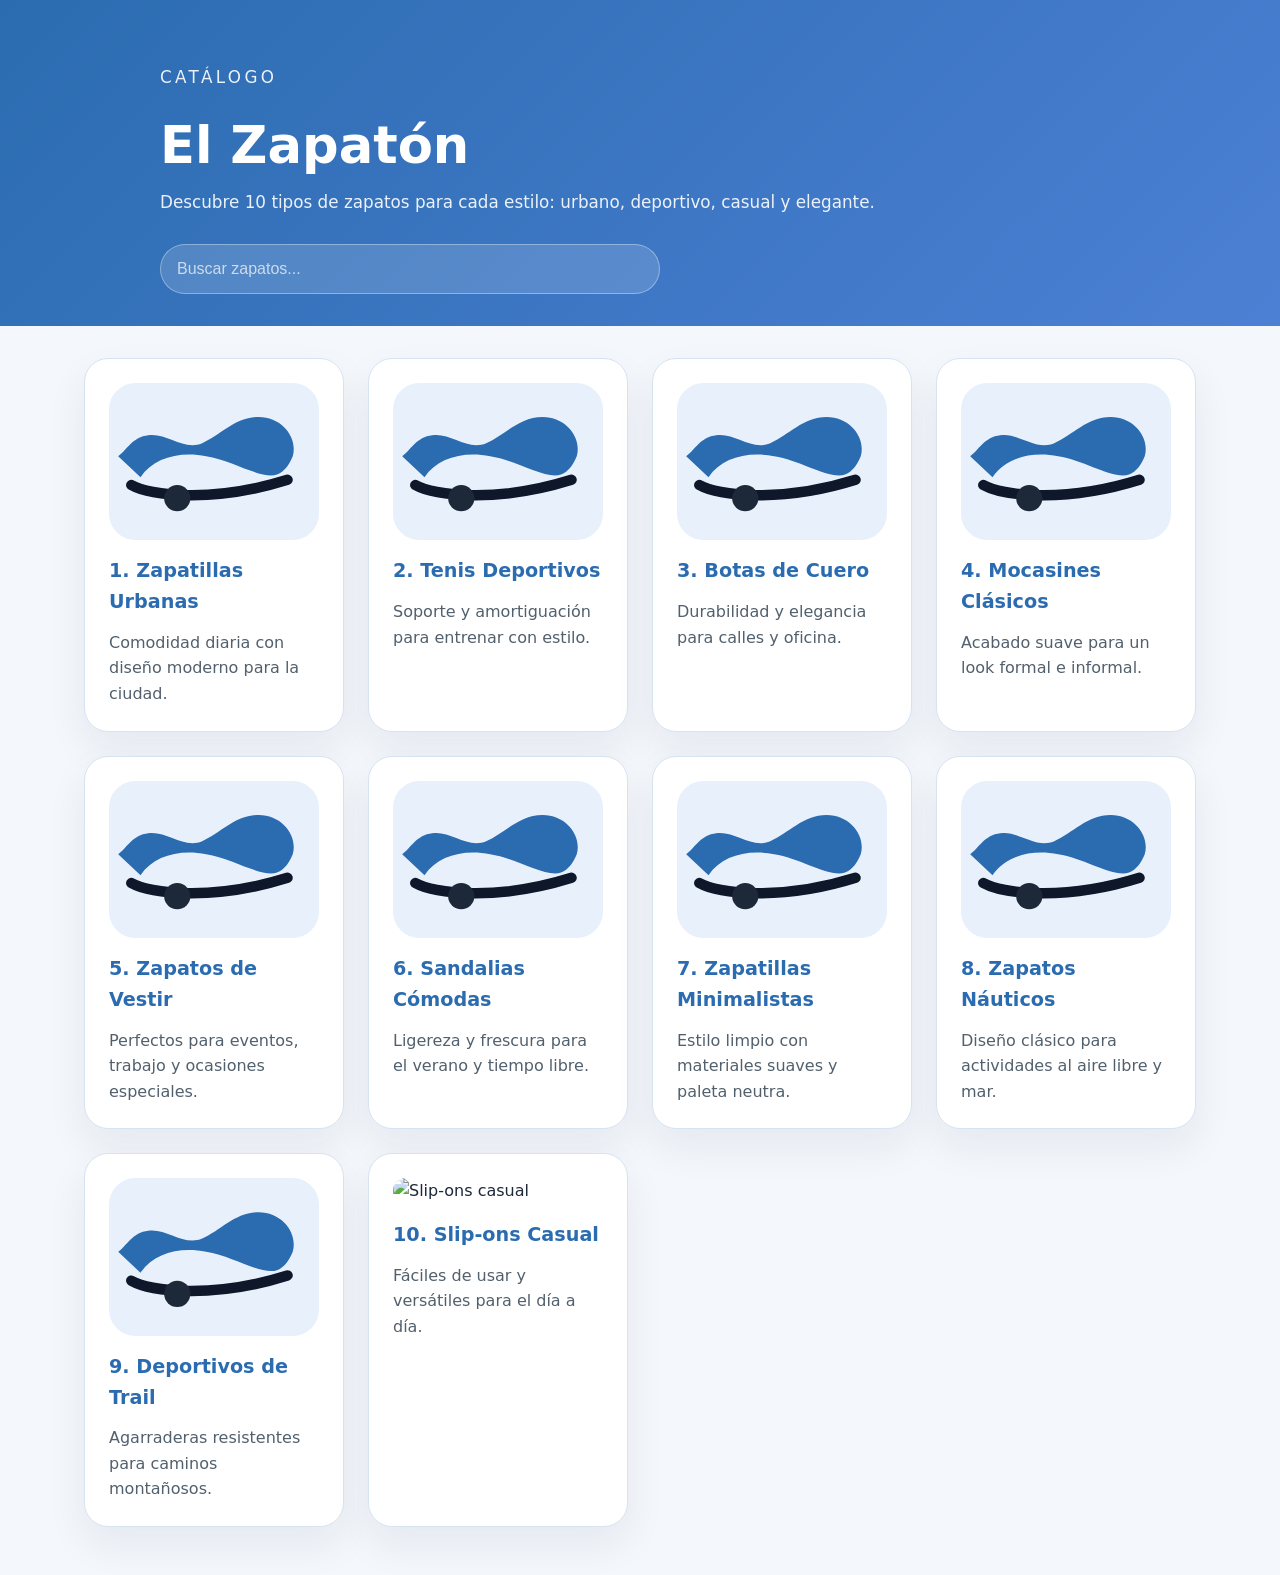
==== proyect 2/index.html @ 98d514d7 "primer commit" ====
<!DOCTYPE html>
<html lang="es">
<head>
    <meta charset="UTF-8">
    <meta name="viewport" content="width=device-width, initial-scale=1">
    <title>El Zapatón</title>
    <link rel="stylesheet" href="styles.css">
</head>
<body>
    <header class="hero">
        <div class="hero-content">
            <p class="eyebrow">Catálogo</p>
            <h1>El Zapatón</h1>
            <p>Descubre 10 tipos de zapatos para cada estilo: urbano, deportivo, casual y elegante.</p>
            <div class="search-wrapper">
                <input id="buscar" type="search" placeholder="Buscar zapatos..." aria-label="Buscar zapatos">
            </div>
        </div>
    </header>

    <main class="catalogo">
        <section class="cards-grid">
            <article class="card">
                <img class="card-img" src="data:image/svg+xml,%3Csvg xmlns='http://www.w3.org/2000/svg' viewBox='0 0 160 120'%3E%3Crect width='160' height='120' rx='20' fill='%23e8f1fb'/%3E%3Cpath d='M24 72c10-15 30-20 50-16 20 3 42 18 54 14 6-2 10-9 12-14 4-14-8-30-26-30-18 0-29 14-43 20-14 6-27-8-41-6-12 1-17 12-23 16' fill='%232b6cb0'/%3E%3Cpath d='M17 78c14 8 62 14 119-4' stroke='%230f172a' stroke-width='8' stroke-linecap='round' fill='none'/%3E%3Ccircle cx='52' cy='88' r='10' fill='%231d2939'/%3E%3C/svg%3E" alt="Icono de zapato">
                <h2>1. Zapatillas Urbanas</h2>
                <p>Comodidad diaria con diseño moderno para la ciudad.</p>
            </article>
            <article class="card">
                <img class="card-img" src="data:image/svg+xml,%3Csvg xmlns='http://www.w3.org/2000/svg' viewBox='0 0 160 120'%3E%3Crect width='160' height='120' rx='20' fill='%23e8f1fb'/%3E%3Cpath d='M24 72c10-15 30-20 50-16 20 3 42 18 54 14 6-2 10-9 12-14 4-14-8-30-26-30-18 0-29 14-43 20-14 6-27-8-41-6-12 1-17 12-23 16' fill='%232b6cb0'/%3E%3Cpath d='M17 78c14 8 62 14 119-4' stroke='%230f172a' stroke-width='8' stroke-linecap='round' fill='none'/%3E%3Ccircle cx='52' cy='88' r='10' fill='%231d2939'/%3E%3C/svg%3E" alt="Icono de zapato">
                <h2>2. Tenis Deportivos</h2>
                <p>Soporte y amortiguación para entrenar con estilo.</p>
            </article>
            <article class="card">
                <img class="card-img" src="data:image/svg+xml,%3Csvg xmlns='http://www.w3.org/2000/svg' viewBox='0 0 160 120'%3E%3Crect width='160' height='120' rx='20' fill='%23e8f1fb'/%3E%3Cpath d='M24 72c10-15 30-20 50-16 20 3 42 18 54 14 6-2 10-9 12-14 4-14-8-30-26-30-18 0-29 14-43 20-14 6-27-8-41-6-12 1-17 12-23 16' fill='%232b6cb0'/%3E%3Cpath d='M17 78c14 8 62 14 119-4' stroke='%230f172a' stroke-width='8' stroke-linecap='round' fill='none'/%3E%3Ccircle cx='52' cy='88' r='10' fill='%231d2939'/%3E%3C/svg%3E" alt="Icono de zapato">
                <h2>3. Botas de Cuero</h2>
                <p>Durabilidad y elegancia para calles y oficina.</p>
            </article>
            <article class="card">
                <img class="card-img" src="data:image/svg+xml,%3Csvg xmlns='http://www.w3.org/2000/svg' viewBox='0 0 160 120'%3E%3Crect width='160' height='120' rx='20' fill='%23e8f1fb'/%3E%3Cpath d='M24 72c10-15 30-20 50-16 20 3 42 18 54 14 6-2 10-9 12-14 4-14-8-30-26-30-18 0-29 14-43 20-14 6-27-8-41-6-12 1-17 12-23 16' fill='%232b6cb0'/%3E%3Cpath d='M17 78c14 8 62 14 119-4' stroke='%230f172a' stroke-width='8' stroke-linecap='round' fill='none'/%3E%3Ccircle cx='52' cy='88' r='10' fill='%231d2939'/%3E%3C/svg%3E" alt="Icono de zapato">
                <h2>4. Mocasines Clásicos</h2>
                <p>Acabado suave para un look formal e informal.</p>
            </article>
            <article class="card">
                <img class="card-img" src="data:image/svg+xml,%3Csvg xmlns='http://www.w3.org/2000/svg' viewBox='0 0 160 120'%3E%3Crect width='160' height='120' rx='20' fill='%23e8f1fb'/%3E%3Cpath d='M24 72c10-15 30-20 50-16 20 3 42 18 54 14 6-2 10-9 12-14 4-14-8-30-26-30-18 0-29 14-43 20-14 6-27-8-41-6-12 1-17 12-23 16' fill='%232b6cb0'/%3E%3Cpath d='M17 78c14 8 62 14 119-4' stroke='%230f172a' stroke-width='8' stroke-linecap='round' fill='none'/%3E%3Ccircle cx='52' cy='88' r='10' fill='%231d2939'/%3E%3C/svg%3E" alt="Icono de zapato">
                <h2>5. Zapatos de Vestir</h2>
                <p>Perfectos para eventos, trabajo y ocasiones especiales.</p>
            </article>
            <article class="card">
                <img class="card-img" src="data:image/svg+xml,%3Csvg xmlns='http://www.w3.org/2000/svg' viewBox='0 0 160 120'%3E%3Crect width='160' height='120' rx='20' fill='%23e8f1fb'/%3E%3Cpath d='M24 72c10-15 30-20 50-16 20 3 42 18 54 14 6-2 10-9 12-14 4-14-8-30-26-30-18 0-29 14-43 20-14 6-27-8-41-6-12 1-17 12-23 16' fill='%232b6cb0'/%3E%3Cpath d='M17 78c14 8 62 14 119-4' stroke='%230f172a' stroke-width='8' stroke-linecap='round' fill='none'/%3E%3Ccircle cx='52' cy='88' r='10' fill='%231d2939'/%3E%3C/svg%3E" alt="Icono de zapato">
                <h2>6. Sandalias Cómodas</h2>
                <p>Ligereza y frescura para el verano y tiempo libre.</p>
            </article>
            <article class="card">
                <img class="card-img" src="data:image/svg+xml,%3Csvg xmlns='http://www.w3.org/2000/svg' viewBox='0 0 160 120'%3E%3Crect width='160' height='120' rx='20' fill='%23e8f1fb'/%3E%3Cpath d='M24 72c10-15 30-20 50-16 20 3 42 18 54 14 6-2 10-9 12-14 4-14-8-30-26-30-18 0-29 14-43 20-14 6-27-8-41-6-12 1-17 12-23 16' fill='%232b6cb0'/%3E%3Cpath d='M17 78c14 8 62 14 119-4' stroke='%230f172a' stroke-width='8' stroke-linecap='round' fill='none'/%3E%3Ccircle cx='52' cy='88' r='10' fill='%231d2939'/%3E%3C/svg%3E" alt="Icono de zapato">
                <h2>7. Zapatillas Minimalistas</h2>
                <p>Estilo limpio con materiales suaves y paleta neutra.</p>
            </article>
            <article class="card">
                <img class="card-img" src="data:image/svg+xml,%3Csvg xmlns='http://www.w3.org/2000/svg' viewBox='0 0 160 120'%3E%3Crect width='160' height='120' rx='20' fill='%23e8f1fb'/%3E%3Cpath d='M24 72c10-15 30-20 50-16 20 3 42 18 54 14 6-2 10-9 12-14 4-14-8-30-26-30-18 0-29 14-43 20-14 6-27-8-41-6-12 1-17 12-23 16' fill='%232b6cb0'/%3E%3Cpath d='M17 78c14 8 62 14 119-4' stroke='%230f172a' stroke-width='8' stroke-linecap='round' fill='none'/%3E%3Ccircle cx='52' cy='88' r='10' fill='%231d2939'/%3E%3C/svg%3E" alt="Icono de zapato">
                <h2>8. Zapatos Náuticos</h2>
                <p>Diseño clásico para actividades al aire libre y mar.</p>
            </article>
            <article class="card">
                <img class="card-img" src="data:image/svg+xml,%3Csvg xmlns='http://www.w3.org/2000/svg' viewBox='0 0 160 120'%3E%3Crect width='160' height='120' rx='20' fill='%23e8f1fb'/%3E%3Cpath d='M24 72c10-15 30-20 50-16 20 3 42 18 54 14 6-2 10-9 12-14 4-14-8-30-26-30-18 0-29 14-43 20-14 6-27-8-41-6-12 1-17 12-23 16' fill='%232b6cb0'/%3E%3Cpath d='M17 78c14 8 62 14 119-4' stroke='%230f172a' stroke-width='8' stroke-linecap='round' fill='none'/%3E%3Ccircle cx='52' cy='88' r='10' fill='%231d2939'/%3E%3C/svg%3E" alt="Icono de zapato">
                <h2>9. Deportivos de Trail</h2>
                <p>Agarraderas resistentes para caminos montañosos.</p>
            </article>
            <article class="card">
                <img class="card-img" src="https://external-content.duckduckgo.com/iu/?u=https%3A%2F%2Fthfvnext.bing.com%2Fth%2Fid%2FOIP.nvi_FvZML-xwsusiDB8UjgHaHb%3Fcb%3Dthfvnextfalcon2%26pid%3DApi&f=1&ipt=2a392265325254b94407b070babd0659170a0475d7cfb9674acff4c966e06915&ipo=images" alt="Slip-ons casual">
                <h2>10. Slip-ons Casual</h2>
                <p>Fáciles de usar y versátiles para el día a día.</p>
            </article>
        </section>
    </main>
</body>
</html>
---- proyect 2/styles.css ----
/* Estilos globales */
:root {
    --bg: #f4f7fb;
    --surface: #ffffff;
    --primary: #2b6cb0;
    --primary-soft: #dbeefd;
    --text: #1d2939;
    --muted: #52606d;
    --border: #d6e4f2;
}

* {
    box-sizing: border-box;
}

html, body {
    margin: 0;
    padding: 0;
    min-height: 100%;
    font-family: "Inter", system-ui, -apple-system, BlinkMacSystemFont, "Segoe UI", sans-serif;
    color: var(--text);
    background: var(--bg);
}

body {
    line-height: 1.6;
}

img {
    max-width: 100%;
    display: block;
}

header.hero {
    padding: 3rem 1.5rem 2rem;
    background: linear-gradient(135deg, #2b6cb0 0%, #4c80d4 100%);
    color: white;
}

.hero-content {
    max-width: 960px;
    margin: 0 auto;
}

.eyebrow {
    margin: 0 0 0.75rem;
    text-transform: uppercase;
    letter-spacing: 0.2em;
    font-size: 0.85rem;
    color: rgba(255, 255, 255, 0.8);
}

.hero h1 {
    margin: 0;
    font-size: clamp(2.5rem, 4vw, 4rem);
    line-height: 1.05;
}

.hero p {
    max-width: 720px;
    margin: 1rem 0 1.75rem;
    font-size: 1.05rem;
    color: rgba(255, 255, 255, 0.9);
}

.search-wrapper {
    max-width: 500px;
}

#buscar {
    width: 100%;
    padding: 0.95rem 1rem;
    font-size: 1rem;
    border: 1px solid rgba(255, 255, 255, 0.35);
    border-radius: 999px;
    background: rgba(255, 255, 255, 0.15);
    color: white;
    outline: none;
}

#buscar::placeholder {
    color: rgba(255, 255, 255, 0.7);
}

main.catalogo {
    max-width: 1160px;
    margin: 0 auto;
    padding: 2rem 1.5rem 3rem;
}

.cards-grid {
    display: grid;
    gap: 1.5rem;
    grid-template-columns: repeat(auto-fit, minmax(240px, 1fr));
}

.card {
    background: var(--surface);
    border: 1px solid var(--border);
    border-radius: 24px;
    padding: 1.5rem;
    box-shadow: 0 18px 40px rgba(33, 56, 99, 0.07);
    transition: transform 0.25s ease, border-color 0.25s ease;
}

.card-img {
    width: 100%;
    height: auto;
    max-height: 180px;
    display: block;
    border-radius: 20px;
    margin-bottom: 1rem;
    object-fit: cover;
}

.card:hover {
    transform: translateY(-6px);
    border-color: rgba(43, 108, 176, 0.3);
}

.card h2 {
    margin-top: 0;
    margin-bottom: 0.75rem;
    font-size: 1.2rem;
    color: var(--primary);
}

.card p {
    margin: 0;
    color: var(--muted);
}

@media (max-width: 640px) {
    header.hero {
        padding-top: 2rem;
    }

    .hero p {
        font-size: 1rem;
    }
}
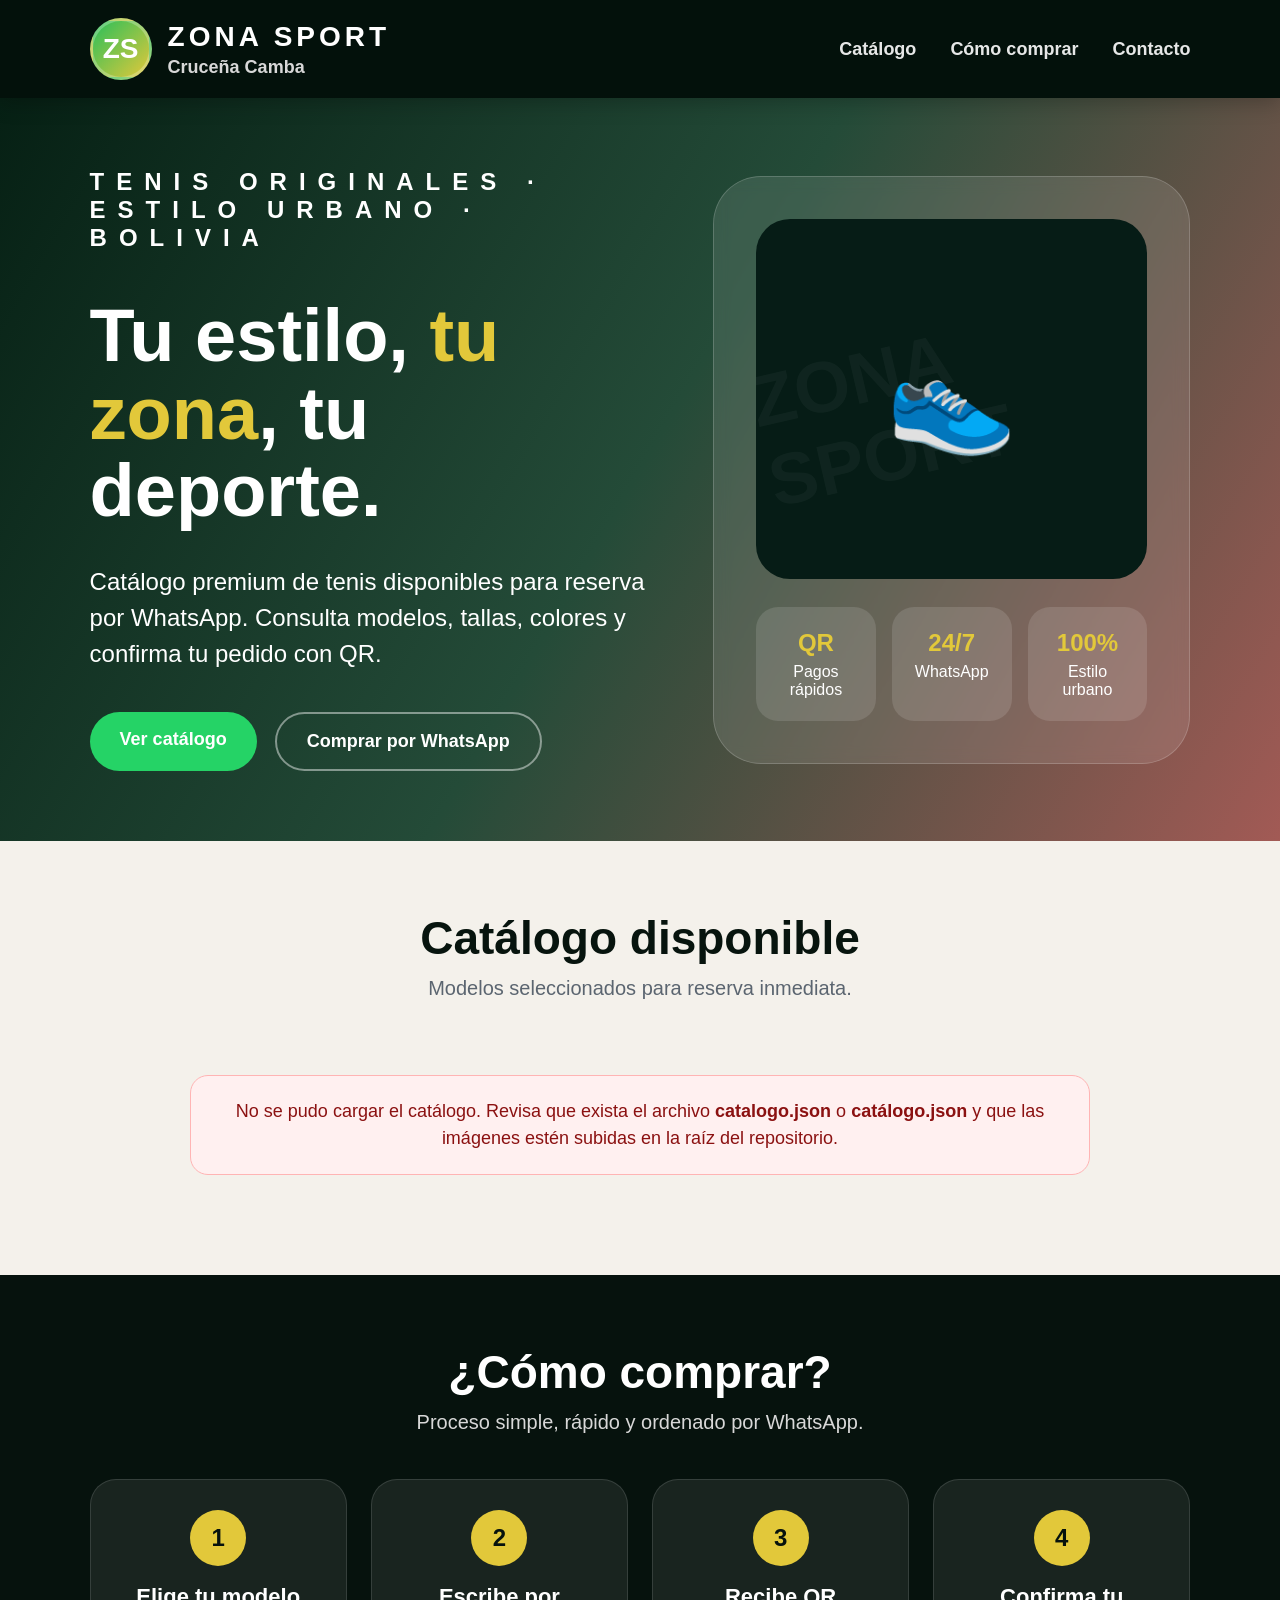
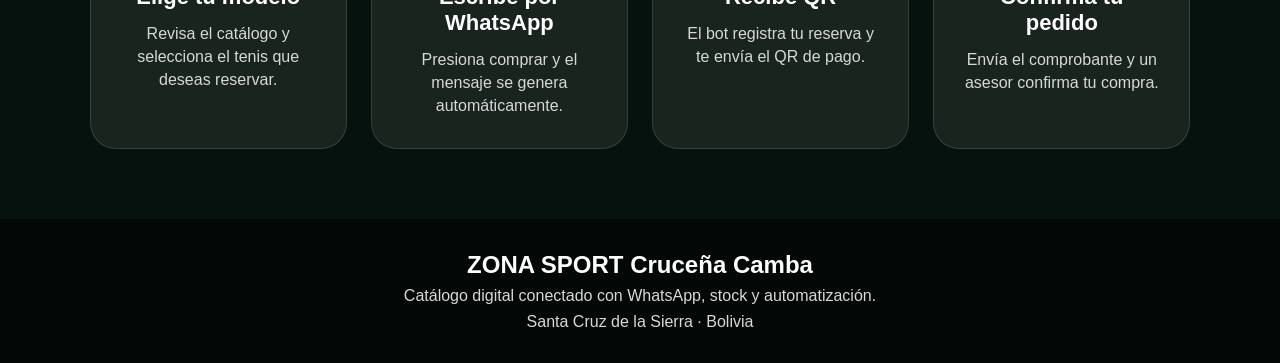
==== commit cfaf890c: "Corregir catalogo visual final Updated the HTML structure and styles for the Zona Sport catalog page" ====
--- a/proyect 2/index.html
+++ b/proyect 2/index.html
@@ -1,76 +1,823 @@
 <!DOCTYPE html>
 <html lang="es">
 <head>
-    <meta charset="UTF-8">
-    <meta name="viewport" content="width=device-width, initial-scale=1">
-    <title>El Zapatón</title>
-    <link rel="stylesheet" href="styles.css">
+  <meta charset="UTF-8" />
+  <meta name="viewport" content="width=device-width, initial-scale=1.0" />
+
+  <title>Zona Sport Cruceña Camba | Catálogo</title>
+
+  <style>
+    * {
+      margin: 0;
+      padding: 0;
+      box-sizing: border-box;
+      font-family: Arial, Helvetica, sans-serif;
+    }
+
+    body {
+      background: #f4f1eb;
+      color: #06120d;
+    }
+
+    header {
+      width: 100%;
+      background: #03110b;
+      color: white;
+      padding: 18px 7%;
+      display: flex;
+      justify-content: space-between;
+      align-items: center;
+      position: sticky;
+      top: 0;
+      z-index: 20;
+      box-shadow: 0 4px 20px rgba(0, 0, 0, 0.25);
+    }
+
+    .logo-box {
+      display: flex;
+      align-items: center;
+      gap: 16px;
+    }
+
+    .logo-circle {
+      width: 62px;
+      height: 62px;
+      border-radius: 50%;
+      background: linear-gradient(135deg, #2abf5a, #e2c83a);
+      display: flex;
+      justify-content: center;
+      align-items: center;
+      color: white;
+      font-weight: 900;
+      font-size: 28px;
+      border: 3px solid rgba(255, 255, 255, 0.25);
+    }
+
+    .logo-text h1 {
+      font-size: 28px;
+      letter-spacing: 4px;
+      font-weight: 900;
+    }
+
+    .logo-text p {
+      color: #d8d8d8;
+      font-size: 18px;
+      margin-top: 4px;
+      font-weight: 600;
+    }
+
+    nav {
+      display: flex;
+      gap: 34px;
+      flex-wrap: wrap;
+    }
+
+    nav a {
+      color: white;
+      text-decoration: none;
+      font-size: 18px;
+      font-weight: 700;
+      opacity: 0.9;
+    }
+
+    nav a:hover {
+      color: #e2c83a;
+    }
+
+    .hero {
+      min-height: 590px;
+      background: linear-gradient(120deg, #062014, #244b38, #a25a55);
+      color: white;
+      display: grid;
+      grid-template-columns: 1.1fr 0.9fr;
+      gap: 40px;
+      padding: 70px 7%;
+      align-items: center;
+    }
+
+    .hero-tag {
+      font-size: 24px;
+      letter-spacing: 12px;
+      font-weight: 900;
+      margin-bottom: 45px;
+    }
+
+    .hero h2 {
+      font-size: 74px;
+      line-height: 1.05;
+      max-width: 760px;
+      font-weight: 900;
+    }
+
+    .hero h2 span {
+      color: #e2c83a;
+    }
+
+    .hero p {
+      margin-top: 34px;
+      font-size: 24px;
+      line-height: 1.5;
+      max-width: 850px;
+    }
+
+    .hero-buttons {
+      display: flex;
+      gap: 18px;
+      margin-top: 40px;
+      flex-wrap: wrap;
+    }
+
+    .btn {
+      display: inline-block;
+      padding: 17px 30px;
+      border-radius: 40px;
+      text-decoration: none;
+      font-weight: 900;
+      font-size: 18px;
+      transition: 0.2s;
+    }
+
+    .btn-primary {
+      background: #25d366;
+      color: white;
+    }
+
+    .btn-secondary {
+      border: 2px solid rgba(255, 255, 255, 0.45);
+      color: white;
+    }
+
+    .btn:hover {
+      transform: translateY(-3px);
+      box-shadow: 0 8px 20px rgba(0, 0, 0, 0.25);
+    }
+
+    .hero-card {
+      border-radius: 48px;
+      padding: 42px;
+      background: rgba(255, 255, 255, 0.11);
+      border: 1px solid rgba(255, 255, 255, 0.18);
+      backdrop-filter: blur(8px);
+    }
+
+    .hero-image-box {
+      height: 360px;
+      border-radius: 34px;
+      background: #061c16;
+      display: flex;
+      justify-content: center;
+      align-items: center;
+      overflow: hidden;
+      position: relative;
+    }
+
+    .hero-image-box::before {
+      content: "ZONA SPORT";
+      position: absolute;
+      font-size: 72px;
+      font-weight: 900;
+      color: rgba(255, 255, 255, 0.04);
+      transform: rotate(-13deg);
+    }
+
+    .hero-image-box img {
+      max-width: 88%;
+      max-height: 88%;
+      object-fit: contain;
+      z-index: 2;
+      filter: drop-shadow(0 18px 26px rgba(0, 0, 0, 0.45));
+      border-radius: 18px;
+      background: white;
+    }
+
+    .hero-icon {
+      font-size: 105px;
+      z-index: 2;
+    }
+
+    .stats {
+      display: grid;
+      grid-template-columns: repeat(3, 1fr);
+      gap: 16px;
+      margin-top: 28px;
+    }
+
+    .stat {
+      background: rgba(255, 255, 255, 0.12);
+      border-radius: 22px;
+      padding: 22px;
+      text-align: center;
+    }
+
+    .stat strong {
+      display: block;
+      color: #e2c83a;
+      font-size: 24px;
+      margin-bottom: 6px;
+    }
+
+    .stat span {
+      font-size: 16px;
+      color: white;
+    }
+
+    .section {
+      padding: 70px 7%;
+    }
+
+    .section-title {
+      text-align: center;
+      margin-bottom: 45px;
+    }
+
+    .section-title h2 {
+      font-size: 46px;
+      color: #07140e;
+      font-weight: 900;
+    }
+
+    .section-title p {
+      font-size: 20px;
+      color: #5b6570;
+      margin-top: 12px;
+    }
+
+    .catalogo-grid {
+      display: grid;
+      grid-template-columns: repeat(3, 1fr);
+      gap: 34px;
+    }
+
+    .producto-card {
+      background: white;
+      border-radius: 30px;
+      overflow: hidden;
+      box-shadow: 0 10px 30px rgba(0, 0, 0, 0.12);
+      transition: 0.25s;
+      border: 1px solid rgba(0, 0, 0, 0.05);
+    }
+
+    .producto-card:hover {
+      transform: translateY(-7px);
+      box-shadow: 0 18px 38px rgba(0, 0, 0, 0.18);
+    }
+
+    .producto-img-box {
+      height: 320px;
+      background: #f7f7f7;
+      display: flex;
+      justify-content: center;
+      align-items: center;
+      overflow: hidden;
+      position: relative;
+      border-bottom: 1px solid #eeeeee;
+    }
+
+    .producto-img-box img {
+      width: 100%;
+      height: 100%;
+      object-fit: contain;
+      padding: 10px;
+      display: block;
+      background: #f7f7f7;
+    }
+
+    .emoji-fallback {
+      font-size: 88px;
+      color: #7057c8;
+    }
+
+    .producto-info {
+      padding: 28px;
+    }
+
+    .producto-head {
+      display: flex;
+      justify-content: space-between;
+      align-items: flex-start;
+      gap: 14px;
+      margin-bottom: 16px;
+    }
+
+    .producto-head h3 {
+      font-size: 26px;
+      line-height: 1.2;
+      color: #04111f;
+      font-weight: 900;
+    }
+
+    .estado {
+      background: #d9fce5;
+      color: #076b2d;
+      padding: 10px 16px;
+      border-radius: 20px;
+      font-weight: 900;
+      font-size: 15px;
+      white-space: nowrap;
+    }
+
+    .estado.vendido,
+    .estado.agotado,
+    .estado.retirado {
+      background: #ffe0e0;
+      color: #9b1111;
+    }
+
+    .descripcion {
+      color: #5e6976;
+      font-size: 17px;
+      line-height: 1.45;
+      min-height: 96px;
+      margin-bottom: 18px;
+    }
+
+    .detalle {
+      display: grid;
+      grid-template-columns: 1fr;
+      gap: 8px;
+      margin-bottom: 18px;
+      color: #333333;
+      font-size: 16px;
+    }
+
+    .detalle strong {
+      color: #06120d;
+    }
+
+    .precio-linea {
+      display: flex;
+      justify-content: space-between;
+      align-items: center;
+      margin: 22px 0;
+      border-top: 1px solid #ececec;
+      padding-top: 18px;
+    }
+
+    .precio {
+      font-size: 28px;
+      font-weight: 900;
+      color: #0b6b35;
+    }
+
+    .stock {
+      color: #5e6976;
+      font-weight: 800;
+    }
+
+    .whatsapp-btn {
+      display: block;
+      width: 100%;
+      text-align: center;
+      background: #25d366;
+      color: white;
+      padding: 15px;
+      border-radius: 18px;
+      text-decoration: none;
+      font-weight: 900;
+      font-size: 17px;
+    }
+
+    .whatsapp-btn:hover {
+      background: #1db954;
+    }
+
+    .whatsapp-btn.disabled {
+      background: #999999;
+      pointer-events: none;
+    }
+
+    .como-comprar {
+      background: #06120d;
+      color: white;
+    }
+
+    .pasos {
+      display: grid;
+      grid-template-columns: repeat(4, 1fr);
+      gap: 24px;
+      margin-top: 40px;
+    }
+
+    .paso {
+      background: rgba(255, 255, 255, 0.08);
+      border-radius: 26px;
+      padding: 30px;
+      text-align: center;
+      border: 1px solid rgba(255, 255, 255, 0.12);
+    }
+
+    .paso-num {
+      width: 56px;
+      height: 56px;
+      border-radius: 50%;
+      background: #e2c83a;
+      color: #06120d;
+      display: flex;
+      justify-content: center;
+      align-items: center;
+      margin: 0 auto 18px;
+      font-size: 24px;
+      font-weight: 900;
+    }
+
+    .paso h3 {
+      font-size: 22px;
+      margin-bottom: 12px;
+    }
+
+    .paso p {
+      color: #d8d8d8;
+      line-height: 1.45;
+      font-size: 16px;
+    }
+
+    footer {
+      background: #020806;
+      color: white;
+      text-align: center;
+      padding: 32px 7%;
+    }
+
+    footer p {
+      color: #d8d8d8;
+      margin-top: 8px;
+    }
+
+    .error-box {
+      background: #fff0f0;
+      color: #8b1111;
+      border: 1px solid #ffb4b4;
+      padding: 22px;
+      border-radius: 18px;
+      font-size: 18px;
+      text-align: center;
+      max-width: 900px;
+      margin: 30px auto;
+      line-height: 1.5;
+    }
+
+    @media (max-width: 1050px) {
+      .hero {
+        grid-template-columns: 1fr;
+      }
+
+      .catalogo-grid {
+        grid-template-columns: repeat(2, 1fr);
+      }
+
+      .pasos {
+        grid-template-columns: repeat(2, 1fr);
+      }
+
+      .hero h2 {
+        font-size: 58px;
+      }
+    }
+
+    @media (max-width: 700px) {
+      header {
+        flex-direction: column;
+        gap: 18px;
+        padding: 18px 5%;
+      }
+
+      nav {
+        gap: 18px;
+        justify-content: center;
+      }
+
+      .hero {
+        padding: 50px 5%;
+      }
+
+      .hero-tag {
+        font-size: 18px;
+        letter-spacing: 7px;
+      }
+
+      .hero h2 {
+        font-size: 44px;
+      }
+
+      .hero p {
+        font-size: 19px;
+      }
+
+      .catalogo-grid {
+        grid-template-columns: 1fr;
+      }
+
+      .pasos {
+        grid-template-columns: 1fr;
+      }
+
+      .stats {
+        grid-template-columns: 1fr;
+      }
+
+      .section-title h2 {
+        font-size: 34px;
+      }
+    }
+  </style>
 </head>
+
 <body>
-    <header class="hero">
-        <div class="hero-content">
-            <p class="eyebrow">Catálogo</p>
-            <h1>El Zapatón</h1>
-            <p>Descubre 10 tipos de zapatos para cada estilo: urbano, deportivo, casual y elegante.</p>
-            <div class="search-wrapper">
-                <input id="buscar" type="search" placeholder="Buscar zapatos..." aria-label="Buscar zapatos">
+
+  <header>
+    <div class="logo-box">
+      <div class="logo-circle">ZS</div>
+      <div class="logo-text">
+        <h1>ZONA SPORT</h1>
+        <p>Cruceña Camba</p>
+      </div>
+    </div>
+
+    <nav>
+      <a href="#catalogo">Catálogo</a>
+      <a href="#comprar">Cómo comprar</a>
+      <a href="#contacto">Contacto</a>
+    </nav>
+  </header>
+
+  <section class="hero">
+    <div>
+      <div class="hero-tag">TENIS ORIGINALES · ESTILO URBANO · BOLIVIA</div>
+
+      <h2>Tu estilo, <span>tu zona</span>, tu deporte.</h2>
+
+      <p>
+        Catálogo premium de tenis disponibles para reserva por WhatsApp.
+        Consulta modelos, tallas, colores y confirma tu pedido con QR.
+      </p>
+
+      <div class="hero-buttons">
+        <a class="btn btn-primary" href="#catalogo">Ver catálogo</a>
+        <a class="btn btn-secondary" href="https://wa.me/59162003756" target="_blank">Comprar por WhatsApp</a>
+      </div>
+    </div>
+
+    <div class="hero-card">
+      <div class="hero-image-box" id="heroImage">
+        <div class="hero-icon">👟</div>
+      </div>
+
+      <div class="stats">
+        <div class="stat">
+          <strong>QR</strong>
+          <span>Pagos rápidos</span>
+        </div>
+        <div class="stat">
+          <strong>24/7</strong>
+          <span>WhatsApp</span>
+        </div>
+        <div class="stat">
+          <strong>100%</strong>
+          <span>Estilo urbano</span>
+        </div>
+      </div>
+    </div>
+  </section>
+
+  <section class="section" id="catalogo">
+    <div class="section-title">
+      <h2>Catálogo disponible</h2>
+      <p>Modelos seleccionados para reserva inmediata.</p>
+    </div>
+
+    <div id="catalogoGrid" class="catalogo-grid"></div>
+    <div id="mensajeError"></div>
+  </section>
+
+  <section class="section como-comprar" id="comprar">
+    <div class="section-title">
+      <h2 style="color:white;">¿Cómo comprar?</h2>
+      <p style="color:#d8d8d8;">Proceso simple, rápido y ordenado por WhatsApp.</p>
+    </div>
+
+    <div class="pasos">
+      <div class="paso">
+        <div class="paso-num">1</div>
+        <h3>Elige tu modelo</h3>
+        <p>Revisa el catálogo y selecciona el tenis que deseas reservar.</p>
+      </div>
+
+      <div class="paso">
+        <div class="paso-num">2</div>
+        <h3>Escribe por WhatsApp</h3>
+        <p>Presiona comprar y el mensaje se genera automáticamente.</p>
+      </div>
+
+      <div class="paso">
+        <div class="paso-num">3</div>
+        <h3>Recibe QR</h3>
+        <p>El bot registra tu reserva y te envía el QR de pago.</p>
+      </div>
+
+      <div class="paso">
+        <div class="paso-num">4</div>
+        <h3>Confirma tu pedido</h3>
+        <p>Envía el comprobante y un asesor confirma tu compra.</p>
+      </div>
+    </div>
+  </section>
+
+  <footer id="contacto">
+    <h2>ZONA SPORT Cruceña Camba</h2>
+    <p>Catálogo digital conectado con WhatsApp, stock y automatización.</p>
+    <p>Santa Cruz de la Sierra · Bolivia</p>
+  </footer>
+
+  <script>
+    const WHATSAPP = "59162003756";
+
+    const archivosCatalogo = [
+      "catalogo.json",
+      "catálogo.json"
+    ];
+
+    function limpiarTexto(valor) {
+      return String(valor || "").trim();
+    }
+
+    function normalizarEstado(estado) {
+      return limpiarTexto(estado).toLowerCase();
+    }
+
+    function rutaImagen(nombreImagen) {
+      const imagen = limpiarTexto(nombreImagen);
+
+      if (!imagen) {
+        return "";
+      }
+
+      if (imagen.startsWith("http://") || imagen.startsWith("https://")) {
+        return imagen;
+      }
+
+      return "./" + imagen;
+    }
+
+    function crearImagenHTML(producto) {
+      const imagen = rutaImagen(producto.imagen);
+      const alt = `${producto.marca || ""} ${producto.modelo || ""}`.trim();
+
+      if (!imagen) {
+        return `<div class="emoji-fallback">👟</div>`;
+      }
+
+      return `
+        <img
+          src="${imagen}"
+          alt="${alt}"
+          loading="lazy"
+          onerror="this.style.display='none'; this.parentElement.innerHTML='<div class=&quot;emoji-fallback&quot;>👟</div>';"
+        >
+      `;
+    }
+
+    function mensajeWhatsApp(producto) {
+      const texto =
+`Hola Zona Sport, quiero reservar este modelo:
+
+Marca: ${producto.marca}
+Modelo: ${producto.modelo}
+Talla: ${producto.talla}
+Color: ${producto.color}
+Precio: ${producto.precio_bs} Bs
+
+¿Está disponible para compra?`;
+
+      return `https://wa.me/${WHATSAPP}?text=${encodeURIComponent(texto)}`;
+    }
+
+    function crearCard(producto) {
+      const estado = normalizarEstado(producto.estado);
+
+      const noDisponible =
+        estado.includes("vendido") ||
+        estado.includes("agotado") ||
+        estado.includes("retirado") ||
+        Number(producto.stock || 0) <= 0;
+
+      const claseEstado = noDisponible
+        ? "estado vendido"
+        : "estado";
+
+      const textoEstado = limpiarTexto(producto.estado) || "Disponible";
+
+      const boton = noDisponible
+        ? `<a class="whatsapp-btn disabled">No disponible</a>`
+        : `<a class="whatsapp-btn" href="${mensajeWhatsApp(producto)}" target="_blank">Reservar por WhatsApp</a>`;
+
+      return `
+        <article class="producto-card">
+          <div class="producto-img-box">
+            ${crearImagenHTML(producto)}
+          </div>
+
+          <div class="producto-info">
+            <div class="producto-head">
+              <h3>${limpiarTexto(producto.marca)} ${limpiarTexto(producto.modelo)}</h3>
+              <span class="${claseEstado}">${textoEstado}</span>
             </div>
-        </div>
-    </header>
-
-    <main class="catalogo">
-        <section class="cards-grid">
-            <article class="card">
-                <img class="card-img" src="data:image/svg+xml,%3Csvg xmlns='http://www.w3.org/2000/svg' viewBox='0 0 160 120'%3E%3Crect width='160' height='120' rx='20' fill='%23e8f1fb'/%3E%3Cpath d='M24 72c10-15 30-20 50-16 20 3 42 18 54 14 6-2 10-9 12-14 4-14-8-30-26-30-18 0-29 14-43 20-14 6-27-8-41-6-12 1-17 12-23 16' fill='%232b6cb0'/%3E%3Cpath d='M17 78c14 8 62 14 119-4' stroke='%230f172a' stroke-width='8' stroke-linecap='round' fill='none'/%3E%3Ccircle cx='52' cy='88' r='10' fill='%231d2939'/%3E%3C/svg%3E" alt="Icono de zapato">
-                <h2>1. Zapatillas Urbanas</h2>
-                <p>Comodidad diaria con diseño moderno para la ciudad.</p>
-            </article>
-            <article class="card">
-                <img class="card-img" src="data:image/svg+xml,%3Csvg xmlns='http://www.w3.org/2000/svg' viewBox='0 0 160 120'%3E%3Crect width='160' height='120' rx='20' fill='%23e8f1fb'/%3E%3Cpath d='M24 72c10-15 30-20 50-16 20 3 42 18 54 14 6-2 10-9 12-14 4-14-8-30-26-30-18 0-29 14-43 20-14 6-27-8-41-6-12 1-17 12-23 16' fill='%232b6cb0'/%3E%3Cpath d='M17 78c14 8 62 14 119-4' stroke='%230f172a' stroke-width='8' stroke-linecap='round' fill='none'/%3E%3Ccircle cx='52' cy='88' r='10' fill='%231d2939'/%3E%3C/svg%3E" alt="Icono de zapato">
-                <h2>2. Tenis Deportivos</h2>
-                <p>Soporte y amortiguación para entrenar con estilo.</p>
-            </article>
-            <article class="card">
-                <img class="card-img" src="data:image/svg+xml,%3Csvg xmlns='http://www.w3.org/2000/svg' viewBox='0 0 160 120'%3E%3Crect width='160' height='120' rx='20' fill='%23e8f1fb'/%3E%3Cpath d='M24 72c10-15 30-20 50-16 20 3 42 18 54 14 6-2 10-9 12-14 4-14-8-30-26-30-18 0-29 14-43 20-14 6-27-8-41-6-12 1-17 12-23 16' fill='%232b6cb0'/%3E%3Cpath d='M17 78c14 8 62 14 119-4' stroke='%230f172a' stroke-width='8' stroke-linecap='round' fill='none'/%3E%3Ccircle cx='52' cy='88' r='10' fill='%231d2939'/%3E%3C/svg%3E" alt="Icono de zapato">
-                <h2>3. Botas de Cuero</h2>
-                <p>Durabilidad y elegancia para calles y oficina.</p>
-            </article>
-            <article class="card">
-                <img class="card-img" src="data:image/svg+xml,%3Csvg xmlns='http://www.w3.org/2000/svg' viewBox='0 0 160 120'%3E%3Crect width='160' height='120' rx='20' fill='%23e8f1fb'/%3E%3Cpath d='M24 72c10-15 30-20 50-16 20 3 42 18 54 14 6-2 10-9 12-14 4-14-8-30-26-30-18 0-29 14-43 20-14 6-27-8-41-6-12 1-17 12-23 16' fill='%232b6cb0'/%3E%3Cpath d='M17 78c14 8 62 14 119-4' stroke='%230f172a' stroke-width='8' stroke-linecap='round' fill='none'/%3E%3Ccircle cx='52' cy='88' r='10' fill='%231d2939'/%3E%3C/svg%3E" alt="Icono de zapato">
-                <h2>4. Mocasines Clásicos</h2>
-                <p>Acabado suave para un look formal e informal.</p>
-            </article>
-            <article class="card">
-                <img class="card-img" src="data:image/svg+xml,%3Csvg xmlns='http://www.w3.org/2000/svg' viewBox='0 0 160 120'%3E%3Crect width='160' height='120' rx='20' fill='%23e8f1fb'/%3E%3Cpath d='M24 72c10-15 30-20 50-16 20 3 42 18 54 14 6-2 10-9 12-14 4-14-8-30-26-30-18 0-29 14-43 20-14 6-27-8-41-6-12 1-17 12-23 16' fill='%232b6cb0'/%3E%3Cpath d='M17 78c14 8 62 14 119-4' stroke='%230f172a' stroke-width='8' stroke-linecap='round' fill='none'/%3E%3Ccircle cx='52' cy='88' r='10' fill='%231d2939'/%3E%3C/svg%3E" alt="Icono de zapato">
-                <h2>5. Zapatos de Vestir</h2>
-                <p>Perfectos para eventos, trabajo y ocasiones especiales.</p>
-            </article>
-            <article class="card">
-                <img class="card-img" src="data:image/svg+xml,%3Csvg xmlns='http://www.w3.org/2000/svg' viewBox='0 0 160 120'%3E%3Crect width='160' height='120' rx='20' fill='%23e8f1fb'/%3E%3Cpath d='M24 72c10-15 30-20 50-16 20 3 42 18 54 14 6-2 10-9 12-14 4-14-8-30-26-30-18 0-29 14-43 20-14 6-27-8-41-6-12 1-17 12-23 16' fill='%232b6cb0'/%3E%3Cpath d='M17 78c14 8 62 14 119-4' stroke='%230f172a' stroke-width='8' stroke-linecap='round' fill='none'/%3E%3Ccircle cx='52' cy='88' r='10' fill='%231d2939'/%3E%3C/svg%3E" alt="Icono de zapato">
-                <h2>6. Sandalias Cómodas</h2>
-                <p>Ligereza y frescura para el verano y tiempo libre.</p>
-            </article>
-            <article class="card">
-                <img class="card-img" src="data:image/svg+xml,%3Csvg xmlns='http://www.w3.org/2000/svg' viewBox='0 0 160 120'%3E%3Crect width='160' height='120' rx='20' fill='%23e8f1fb'/%3E%3Cpath d='M24 72c10-15 30-20 50-16 20 3 42 18 54 14 6-2 10-9 12-14 4-14-8-30-26-30-18 0-29 14-43 20-14 6-27-8-41-6-12 1-17 12-23 16' fill='%232b6cb0'/%3E%3Cpath d='M17 78c14 8 62 14 119-4' stroke='%230f172a' stroke-width='8' stroke-linecap='round' fill='none'/%3E%3Ccircle cx='52' cy='88' r='10' fill='%231d2939'/%3E%3C/svg%3E" alt="Icono de zapato">
-                <h2>7. Zapatillas Minimalistas</h2>
-                <p>Estilo limpio con materiales suaves y paleta neutra.</p>
-            </article>
-            <article class="card">
-                <img class="card-img" src="data:image/svg+xml,%3Csvg xmlns='http://www.w3.org/2000/svg' viewBox='0 0 160 120'%3E%3Crect width='160' height='120' rx='20' fill='%23e8f1fb'/%3E%3Cpath d='M24 72c10-15 30-20 50-16 20 3 42 18 54 14 6-2 10-9 12-14 4-14-8-30-26-30-18 0-29 14-43 20-14 6-27-8-41-6-12 1-17 12-23 16' fill='%232b6cb0'/%3E%3Cpath d='M17 78c14 8 62 14 119-4' stroke='%230f172a' stroke-width='8' stroke-linecap='round' fill='none'/%3E%3Ccircle cx='52' cy='88' r='10' fill='%231d2939'/%3E%3C/svg%3E" alt="Icono de zapato">
-                <h2>8. Zapatos Náuticos</h2>
-                <p>Diseño clásico para actividades al aire libre y mar.</p>
-            </article>
-            <article class="card">
-                <img class="card-img" src="data:image/svg+xml,%3Csvg xmlns='http://www.w3.org/2000/svg' viewBox='0 0 160 120'%3E%3Crect width='160' height='120' rx='20' fill='%23e8f1fb'/%3E%3Cpath d='M24 72c10-15 30-20 50-16 20 3 42 18 54 14 6-2 10-9 12-14 4-14-8-30-26-30-18 0-29 14-43 20-14 6-27-8-41-6-12 1-17 12-23 16' fill='%232b6cb0'/%3E%3Cpath d='M17 78c14 8 62 14 119-4' stroke='%230f172a' stroke-width='8' stroke-linecap='round' fill='none'/%3E%3Ccircle cx='52' cy='88' r='10' fill='%231d2939'/%3E%3C/svg%3E" alt="Icono de zapato">
-                <h2>9. Deportivos de Trail</h2>
-                <p>Agarraderas resistentes para caminos montañosos.</p>
-            </article>
-            <article class="card">
-                <img class="card-img" src="https://external-content.duckduckgo.com/iu/?u=https%3A%2F%2Fthfvnext.bing.com%2Fth%2Fid%2FOIP.nvi_FvZML-xwsusiDB8UjgHaHb%3Fcb%3Dthfvnextfalcon2%26pid%3DApi&f=1&ipt=2a392265325254b94407b070babd0659170a0475d7cfb9674acff4c966e06915&ipo=images" alt="Slip-ons casual">
-                <h2>10. Slip-ons Casual</h2>
-                <p>Fáciles de usar y versátiles para el día a día.</p>
-            </article>
-        </section>
-    </main>
+
+            <p class="descripcion">${limpiarTexto(producto.descripcion)}</p>
+
+            <div class="detalle">
+              <p><strong>Talla:</strong> ${limpiarTexto(producto.talla)}</p>
+              <p><strong>Color:</strong> ${limpiarTexto(producto.color)}</p>
+            </div>
+
+            <div class="precio-linea">
+              <span class="precio">${Number(producto.precio_bs || 0).toFixed(0)} Bs</span>
+              <span class="stock">Stock: ${producto.stock ?? 0}</span>
+            </div>
+
+            ${boton}
+          </div>
+        </article>
+      `;
+    }
+
+    async function cargarCatalogo() {
+      let productos = null;
+      let ultimoError = null;
+
+      for (const archivo of archivosCatalogo) {
+        try {
+          const respuesta = await fetch(`${archivo}?v=${Date.now()}`);
+
+          if (!respuesta.ok) {
+            throw new Error(`No se pudo cargar ${archivo}`);
+          }
+
+          productos = await respuesta.json();
+          break;
+        } catch (error) {
+          ultimoError = error;
+        }
+      }
+
+      if (!productos || !Array.isArray(productos)) {
+        throw ultimoError || new Error("Catálogo no válido");
+      }
+
+      return productos;
+    }
+
+    function cargarHero(productos) {
+      const hero = document.getElementById("heroImage");
+
+      const productoConImagen = productos.find(p => limpiarTexto(p.imagen));
+
+      if (!productoConImagen) {
+        hero.innerHTML = `<div class="hero-icon">👟</div>`;
+        return;
+      }
+
+      const imagen = rutaImagen(productoConImagen.imagen);
+
+      hero.innerHTML = `
+        <img
+          src="${imagen}"
+          alt="${productoConImagen.marca} ${productoConImagen.modelo}"
+          onerror="this.style.display='none'; this.parentElement.innerHTML='<div class=&quot;hero-icon&quot;>👟</div>';"
+        >
+      `;
+    }
+
+    async function iniciarPagina() {
+      const grid = document.getElementById("catalogoGrid");
+      const errorBox = document.getElementById("mensajeError");
+
+      try {
+        const productos = await cargarCatalogo();
+
+        const productosOrdenados = productos.filter(p => {
+          const estado = normalizarEstado(p.estado);
+          return !estado.includes("retirado");
+        });
+
+        cargarHero(productosOrdenados);
+
+        grid.innerHTML = productosOrdenados.map(crearCard).join("");
+
+      } catch (error) {
+        console.error(error);
+
+        errorBox.innerHTML = `
+          <div class="error-box">
+            No se pudo cargar el catálogo. Revisa que exista el archivo
+            <strong>catalogo.json</strong> o <strong>catálogo.json</strong>
+            y que las imágenes estén subidas en la raíz del repositorio.
+          </div>
+        `;
+      }
+    }
+
+    iniciarPagina();
+  </script>
+
 </body>
-</html>+</html>
